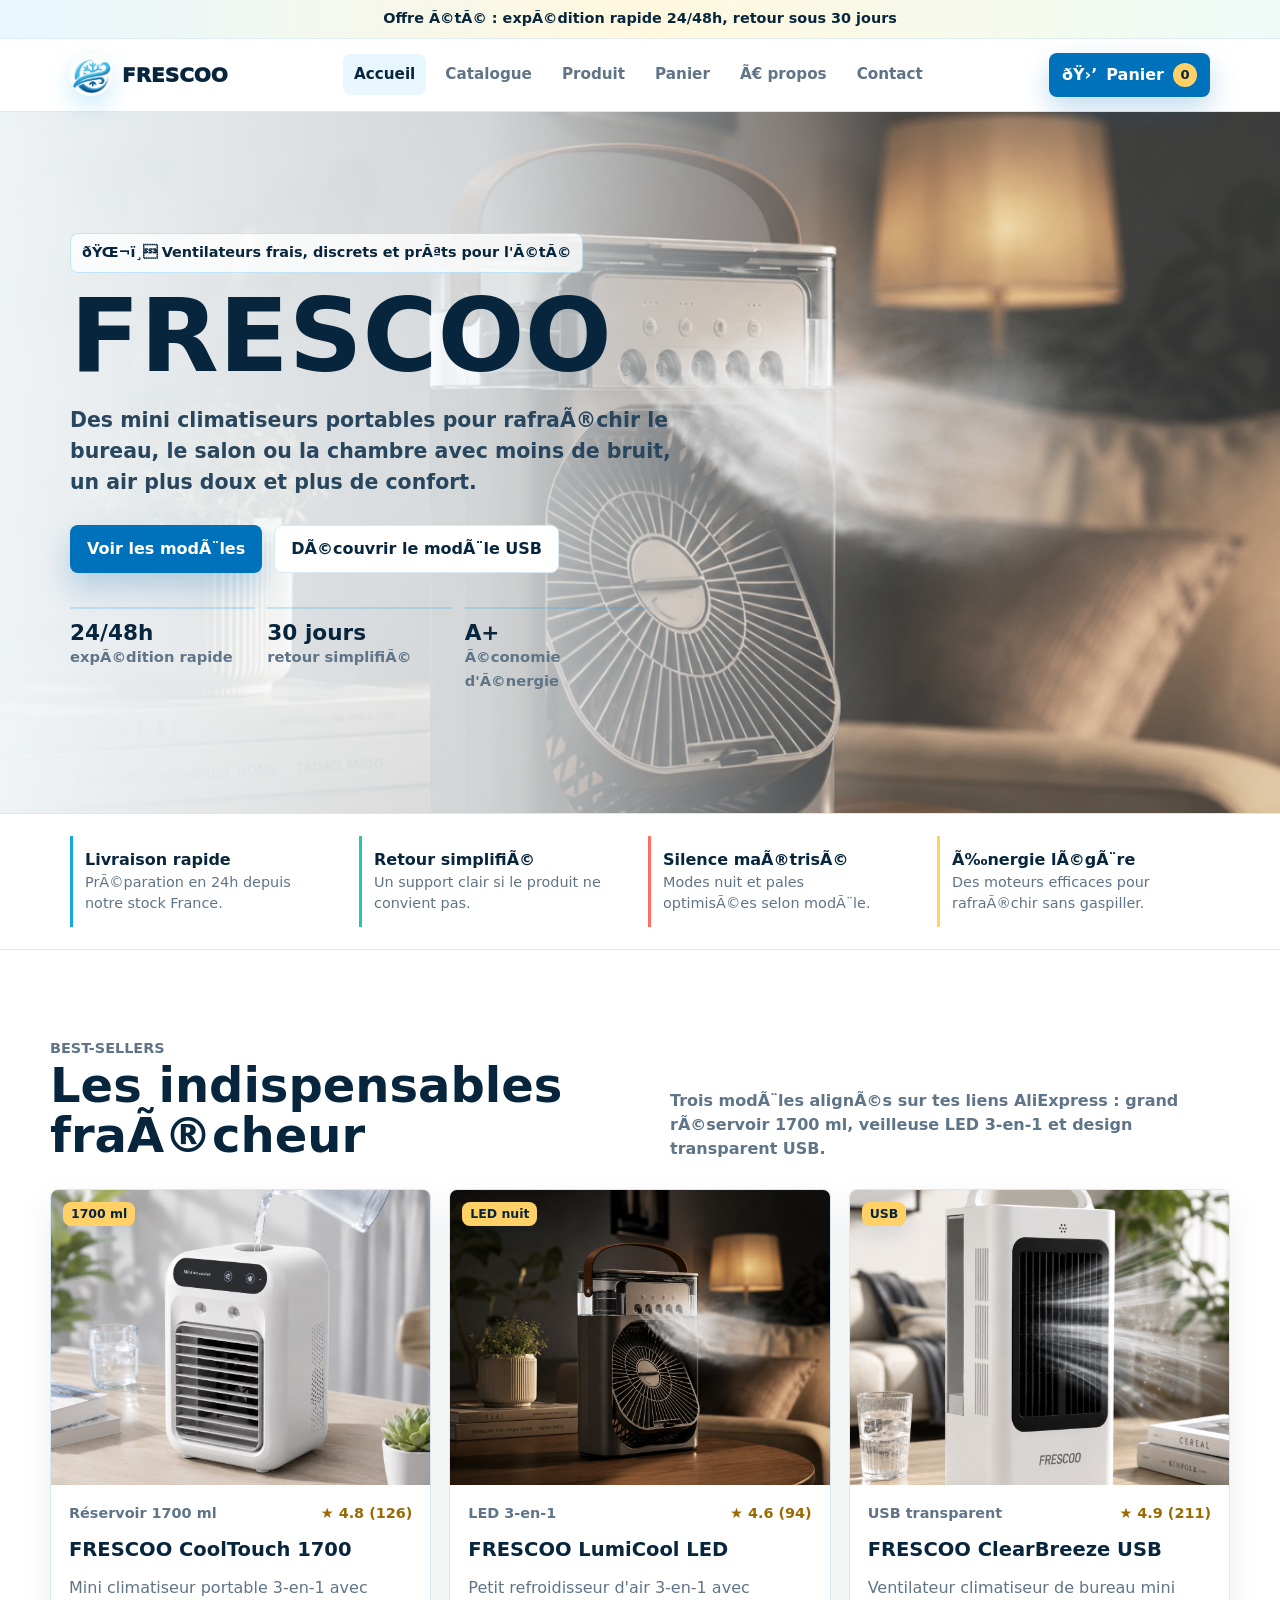
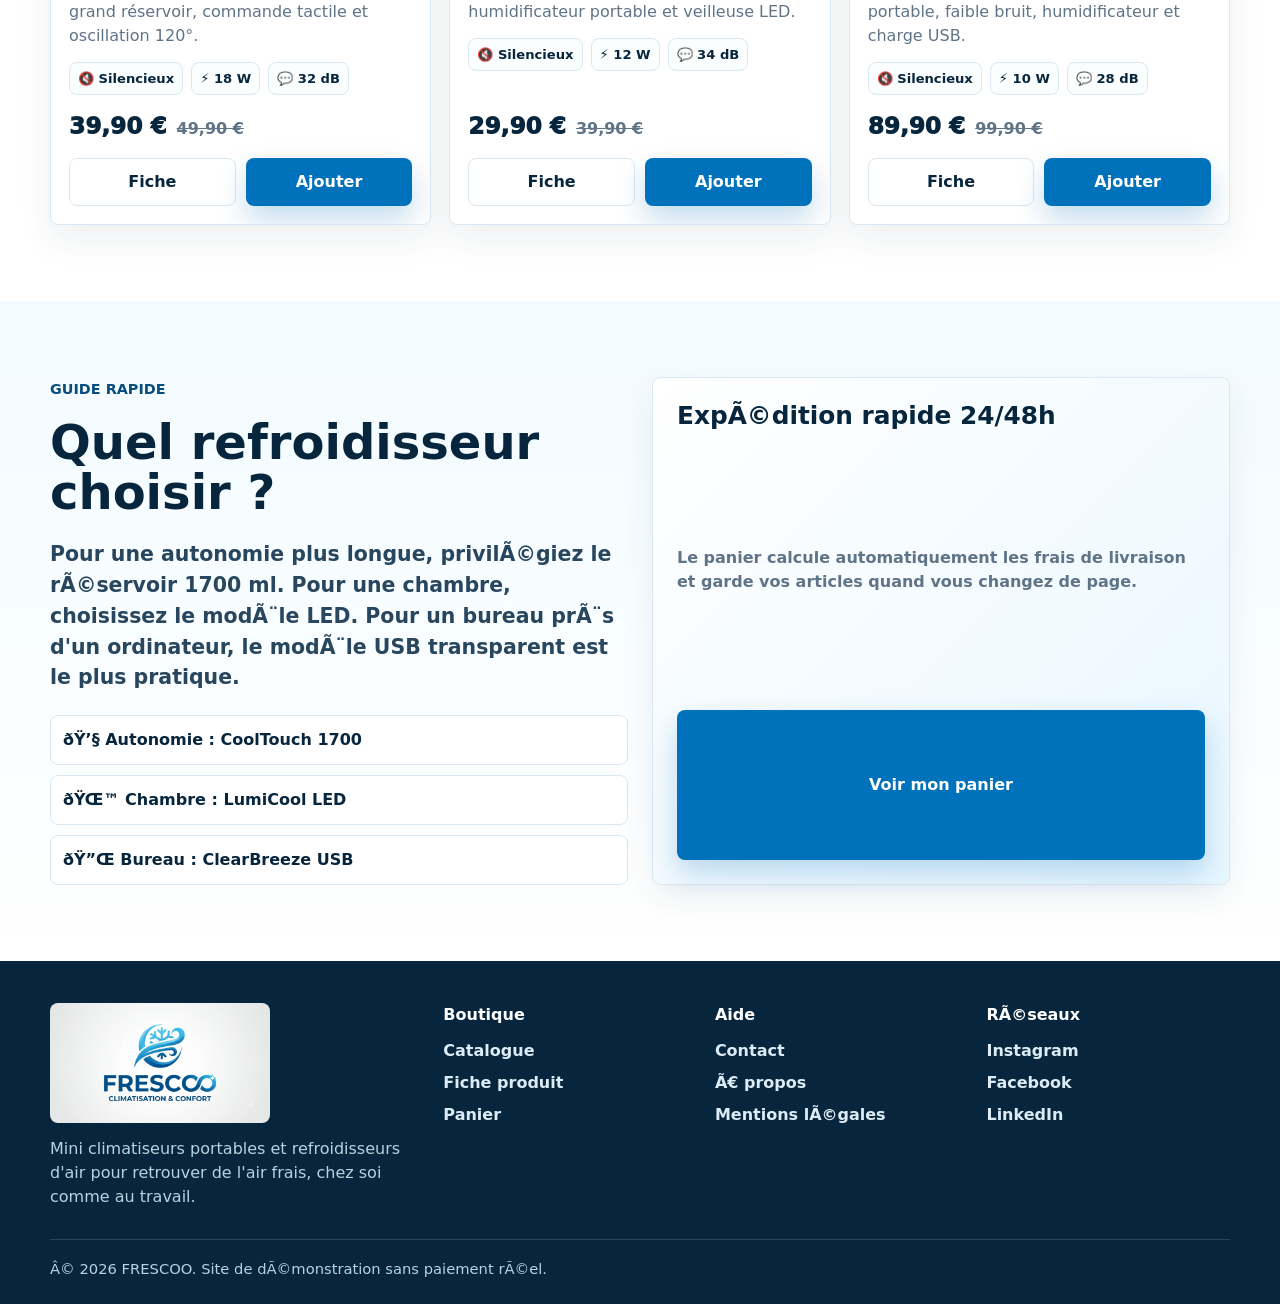
==== index.html @ 740c8b7a "version 3" ====
﻿<!DOCTYPE html>
<html lang="fr">
<head>
  <meta charset="UTF-8" />
  <meta name="viewport" content="width=device-width, initial-scale=1.0" />
  <meta name="description" content="FRESCOO vend des mini climatiseurs portables, refroidisseurs d'air et humidificateurs pour la maison et le bureau." />
  <title>FRESCOO - Accueil</title>
  <link rel="stylesheet" href="css/style.css" />
  <script src="js/data.js" defer></script>
  <script src="js/app.js" defer></script>
</head>
<body data-page="accueil">
  <a class="skip-link" href="#contenu">Aller au contenu</a>

  <header class="site-header">
    <div class="announcement">Offre Ã©tÃ© : expÃ©dition rapide 24/48h, retour sous 30 jours</div>
    <nav class="navbar" aria-label="Navigation principale">
      <a class="brand" href="index.html" aria-label="Accueil FRESCOO">
        <img class="brand-logo" src="assets/logo-sans-texte.png" alt="" aria-hidden="true" />
        <span>FRESCOO</span>
      </a>
      <div class="nav-links">
        <a class="nav-link" data-page="accueil" href="index.html">Accueil</a>
        <a class="nav-link" data-page="catalogue" href="catalogue.html">Catalogue</a>
        <a class="nav-link" data-page="produit" href="produit.html">Produit</a>
        <a class="nav-link" data-page="panier" href="panier.html">Panier</a>
        <a class="nav-link" data-page="apropos" href="apropos.html">Ã€ propos</a>
        <a class="nav-link" data-page="contact" href="contact.html">Contact</a>
      </div>
      <a class="cart-button" href="panier.html" aria-label="Voir le panier">
        <span aria-hidden="true">ðŸ›’</span>
        <span>Panier</span>
        <span class="cart-count">0</span>
      </a>
    </nav>
  </header>

  <main id="contenu">
    <section class="hero">
      <div class="hero-content">
        <div class="hero-copy">
          <p class="eyebrow">ðŸŒ¬ï¸ Ventilateurs frais, discrets et prÃªts pour l'Ã©tÃ©</p>
          <h1>FRESCOO</h1>
          <p class="hero-subtitle">Des mini climatiseurs portables pour rafraÃ®chir le bureau, le salon ou la chambre avec moins de bruit, un air plus doux et plus de confort.</p>
          <div class="hero-actions">
            <a class="btn btn-primary" href="catalogue.html">Voir les modÃ¨les</a>
            <a class="btn btn-secondary" href="produit.html?id=clearbreeze-usb">DÃ©couvrir le modÃ¨le USB</a>
          </div>
          <div class="hero-metrics" aria-label="Avantages principaux">
            <div>
              <strong>24/48h</strong>
              <span>expÃ©dition rapide</span>
            </div>
            <div>
              <strong>30 jours</strong>
              <span>retour simplifiÃ©</span>
            </div>
            <div>
              <strong>A+</strong>
              <span>Ã©conomie d'Ã©nergie</span>
            </div>
          </div>
        </div>
      </div>
    </section>

    <section class="benefits" aria-label="Arguments de vente">
      <div class="benefits-grid">
        <article class="benefit">
          <div>
            <strong>Livraison rapide</strong>
            <span>PrÃ©paration en 24h depuis notre stock France.</span>
          </div>
        </article>
        <article class="benefit">
          <div>
            <strong>Retour simplifiÃ©</strong>
            <span>Un support clair si le produit ne convient pas.</span>
          </div>
        </article>
        <article class="benefit">
          <div>
            <strong>Silence maÃ®trisÃ©</strong>
            <span>Modes nuit et pales optimisÃ©es selon modÃ¨le.</span>
          </div>
        </article>
        <article class="benefit">
          <div>
            <strong>Ã‰nergie lÃ©gÃ¨re</strong>
            <span>Des moteurs efficaces pour rafraÃ®chir sans gaspiller.</span>
          </div>
        </article>
      </div>
    </section>

    <section class="section">
      <div class="section-inner">
        <div class="section-heading">
          <div>
            <p class="section-kicker">Best-sellers</p>
            <h2>Les indispensables fraÃ®cheur</h2>
          </div>
          <p>Trois modÃ¨les alignÃ©s sur tes liens AliExpress : grand rÃ©servoir 1700 ml, veilleuse LED 3-en-1 et design transparent USB.</p>
        </div>
        <div class="product-grid" id="bestSellerGrid" aria-live="polite"></div>
      </div>
    </section>

    <section class="section section-tint">
      <div class="section-inner split-panel">
        <div>
          <p class="section-kicker">Guide rapide</p>
          <h2>Quel refroidisseur choisir ?</h2>
          <p class="lead">Pour une autonomie plus longue, privilÃ©giez le rÃ©servoir 1700 ml. Pour une chambre, choisissez le modÃ¨le LED. Pour un bureau prÃ¨s d'un ordinateur, le modÃ¨le USB transparent est le plus pratique.</p>
          <div class="quick-list">
            <span>ðŸ’§ Autonomie : CoolTouch 1700</span>
            <span>ðŸŒ™ Chambre : LumiCool LED</span>
            <span>ðŸ”Œ Bureau : ClearBreeze USB</span>
          </div>
        </div>
        <div class="promo-panel">
          <strong>ExpÃ©dition rapide 24/48h</strong>
          <span>Le panier calcule automatiquement les frais de livraison et garde vos articles quand vous changez de page.</span>
          <a class="btn btn-primary" href="panier.html">Voir mon panier</a>
        </div>
      </div>
    </section>
  </main>

  <footer class="site-footer">
    <div class="footer-inner">
      <div>
        <img class="footer-logo" src="assets/logo.png" alt="FRESCOO Climatisation & Confort" />
        <p>Mini climatiseurs portables et refroidisseurs d'air pour retrouver de l'air frais, chez soi comme au travail.</p>
      </div>
      <div>
        <h4>Boutique</h4>
        <a href="catalogue.html">Catalogue</a>
        <a href="produit.html">Fiche produit</a>
        <a href="panier.html">Panier</a>
      </div>
      <div>
        <h4>Aide</h4>
        <a href="contact.html">Contact</a>
        <a href="apropos.html">Ã€ propos</a>
        <a href="apropos.html#mentions">Mentions lÃ©gales</a>
      </div>
      <div>
        <h4>RÃ©seaux</h4>
        <a href="https://www.instagram.com/" target="_blank" rel="noreferrer">Instagram</a>
        <a href="https://www.facebook.com/" target="_blank" rel="noreferrer">Facebook</a>
        <a href="https://www.linkedin.com/" target="_blank" rel="noreferrer">LinkedIn</a>
      </div>
    </div>
    <p class="footer-bottom">Â© 2026 FRESCOO. Site de dÃ©monstration sans paiement rÃ©el.</p>
  </footer>

  <div class="toast" id="toast" role="status" aria-live="polite"></div>
</body>
</html>
---- css/style.css ----
:root {
  --blue-950: #07263d;
  --blue-800: #074e7d;
  --blue-650: #0072bc;
  --blue-500: #13a7e6;
  --blue-100: #e8f7ff;
  --mint: #24c7a9;
  --coral: #ff6f61;
  --sun: #ffd166;
  --ink: #183247;
  --muted: #607488;
  --line: #d9e8f2;
  --soft: #f5fbff;
  --white: #ffffff;
  --radius: 8px;
  --shadow: 0 18px 45px rgba(7, 50, 79, 0.14);
  --max: 1180px;
}

* {
  box-sizing: border-box;
}

html {
  scroll-behavior: smooth;
}

body {
  margin: 0;
  color: var(--ink);
  background: var(--soft);
  font-family: Inter, ui-sans-serif, system-ui, -apple-system, BlinkMacSystemFont, "Segoe UI", sans-serif;
  line-height: 1.5;
}

img {
  display: block;
  max-width: 100%;
}

a {
  color: inherit;
  text-decoration: none;
}

button,
input,
select,
textarea {
  font: inherit;
}

button {
  cursor: pointer;
}

.skip-link {
  position: fixed;
  top: 10px;
  left: 10px;
  z-index: 1000;
  transform: translateY(-140%);
  padding: 10px 14px;
  border-radius: var(--radius);
  color: var(--white);
  background: var(--blue-950);
  transition: transform 0.2s ease;
}

.skip-link:focus {
  transform: translateY(0);
}

.sr-only {
  position: absolute;
  width: 1px;
  height: 1px;
  padding: 0;
  margin: -1px;
  overflow: hidden;
  clip: rect(0, 0, 0, 0);
  white-space: nowrap;
  border: 0;
}

.site-header {
  position: sticky;
  top: 0;
  z-index: 50;
  background: rgba(255, 255, 255, 0.96);
  border-bottom: 1px solid rgba(217, 232, 242, 0.9);
  backdrop-filter: blur(18px);
}

.announcement {
  color: var(--blue-950);
  background: linear-gradient(90deg, var(--blue-100), #fff8de, #eefbf8);
  border-bottom: 1px solid rgba(217, 232, 242, 0.7);
  font-size: 0.9rem;
  font-weight: 800;
  text-align: center;
  padding: 8px 18px;
}

.navbar {
  width: min(100%, var(--max));
  margin: 0 auto;
  padding: 14px 20px;
  display: flex;
  align-items: center;
  justify-content: space-between;
  gap: 18px;
}

.brand {
  display: inline-flex;
  align-items: center;
  gap: 10px;
  min-width: max-content;
  color: var(--blue-950);
  font-weight: 950;
}

.brand-logo {
  width: 42px;
  height: 42px;
  object-fit: contain;
  border-radius: 50%;
  background: var(--white);
  box-shadow: 0 10px 24px rgba(19, 167, 230, 0.22);
}

.brand span:last-child {
  font-size: 1.25rem;
}

.nav-links {
  display: flex;
  justify-content: center;
  gap: 8px;
  flex: 1;
}

.nav-link {
  padding: 9px 11px;
  border-radius: var(--radius);
  color: var(--muted);
  font-size: 0.95rem;
  font-weight: 780;
  transition: color 0.2s ease, background 0.2s ease;
}

.nav-link:hover,
.nav-link:focus-visible,
.nav-link.is-active {
  color: var(--blue-950);
  background: var(--blue-100);
  outline: none;
}

.cart-button {
  display: inline-flex;
  align-items: center;
  gap: 9px;
  min-width: max-content;
  border: 0;
  border-radius: var(--radius);
  padding: 10px 13px;
  color: var(--white);
  background: var(--blue-650);
  font-weight: 850;
  box-shadow: 0 12px 28px rgba(0, 110, 184, 0.24);
}

.cart-count {
  display: inline-grid;
  min-width: 24px;
  height: 24px;
  padding: 0 6px;
  place-items: center;
  border-radius: 999px;
  color: var(--blue-950);
  background: var(--sun);
  font-size: 0.82rem;
}

.hero {
  min-height: 78svh;
  display: flex;
  align-items: center;
  position: relative;
  background-image:
    linear-gradient(90deg, rgba(247, 252, 255, 0.96) 0%, rgba(247, 252, 255, 0.82) 38%, rgba(247, 252, 255, 0.2) 70%),
    url("../assets/frescoo-hero.png");
  background-position: center;
  background-size: cover;
  border-bottom: 1px solid var(--line);
  overflow: hidden;
}

.hero-content,
.section-inner {
  width: min(100%, var(--max));
  margin: 0 auto;
}

.hero-content {
  padding: 72px 20px 58px;
}

.hero-copy {
  max-width: 610px;
}

.eyebrow,
.section-kicker {
  display: inline-flex;
  align-items: center;
  gap: 8px;
  margin: 0 0 16px;
  color: var(--blue-800);
  font-size: 0.9rem;
  font-weight: 900;
  text-transform: uppercase;
}

.eyebrow {
  padding: 8px 11px;
  border: 1px solid rgba(19, 167, 230, 0.25);
  border-radius: var(--radius);
  color: var(--blue-950);
  background: rgba(255, 255, 255, 0.78);
  text-transform: none;
}

.hero h1,
.page-hero h1 {
  margin: 0;
  color: var(--blue-950);
  font-size: clamp(3.3rem, 8vw, 7rem);
  line-height: 0.92;
  letter-spacing: 0;
}

.hero-subtitle,
.page-hero p,
.lead {
  max-width: 640px;
  margin: 22px 0 0;
  color: #28475f;
  font-size: clamp(1.05rem, 2vw, 1.28rem);
  font-weight: 620;
}

.hero-actions {
  display: flex;
  flex-wrap: wrap;
  gap: 12px;
  margin-top: 28px;
}

.btn {
  display: inline-flex;
  align-items: center;
  justify-content: center;
  gap: 9px;
  min-height: 44px;
  border-radius: var(--radius);
  border: 1px solid transparent;
  padding: 11px 16px;
  font-weight: 850;
  transition: transform 0.2s ease, box-shadow 0.2s ease, background 0.2s ease;
}

.btn:hover {
  transform: translateY(-1px);
}

.btn:focus-visible {
  outline: 3px solid rgba(19, 167, 230, 0.35);
  outline-offset: 2px;
}

.btn-primary {
  color: var(--white);
  background: var(--blue-650);
  box-shadow: 0 14px 30px rgba(0, 110, 184, 0.24);
}

.btn-secondary {
  color: var(--blue-950);
  background: var(--white);
  border-color: var(--line);
}

.btn-accent {
  color: var(--blue-950);
  background: var(--sun);
}

.hero-metrics {
  display: grid;
  grid-template-columns: repeat(3, minmax(0, 1fr));
  gap: 12px;
  max-width: 580px;
  margin-top: 34px;
}

.hero-metrics div {
  padding: 12px 0;
  border-top: 2px solid rgba(19, 167, 230, 0.22);
}

.hero-metrics strong {
  display: block;
  color: var(--blue-950);
  font-size: 1.35rem;
  line-height: 1.1;
}

.hero-metrics span {
  color: var(--muted);
  font-size: 0.92rem;
  font-weight: 720;
}

.benefits {
  background: var(--white);
  border-bottom: 1px solid var(--line);
}

.benefits-grid {
  width: min(100%, var(--max));
  margin: 0 auto;
  padding: 22px 20px;
  display: grid;
  grid-template-columns: repeat(4, minmax(0, 1fr));
  gap: 16px;
}

.benefit {
  display: grid;
  grid-template-columns: auto 1fr;
  align-items: start;
  gap: 12px;
  padding: 12px;
  border-left: 3px solid var(--blue-500);
}

.benefit:nth-child(2) {
  border-left-color: var(--mint);
}

.benefit:nth-child(3) {
  border-left-color: var(--coral);
}

.benefit:nth-child(4) {
  border-left-color: var(--sun);
}

.benefit-icon {
  width: 38px;
  height: 38px;
  display: grid;
  place-items: center;
  border-radius: 50%;
  background: var(--blue-100);
  font-size: 1.2rem;
}

.benefit strong {
  display: block;
  color: var(--blue-950);
}

.benefit span {
  display: block;
  color: var(--muted);
  font-size: 0.9rem;
}

.section {
  padding: 76px 20px;
  background: var(--white);
}

.section-tint {
  background: linear-gradient(180deg, #f2fbff, #ffffff);
}

.page-hero {
  padding: 82px 20px;
  color: var(--blue-950);
  background:
    linear-gradient(90deg, rgba(245, 251, 255, 0.98), rgba(245, 251, 255, 0.78)),
    url("../assets/frescoo-hero.png") center / cover;
  border-bottom: 1px solid var(--line);
}

.page-hero-small {
  padding-block: 58px;
}

.page-hero-small h1 {
  font-size: clamp(2.4rem, 5vw, 4.8rem);
}

.section-heading {
  display: flex;
  align-items: end;
  justify-content: space-between;
  gap: 22px;
  margin-bottom: 28px;
}

.section-heading h2,
.split-panel h2,
.info-card h2,
.contact-card h2,
.contact-aside h2,
.legal-block h2 {
  margin: 0;
  color: var(--blue-950);
  font-size: clamp(1.8rem, 4vw, 3rem);
  line-height: 1.05;
  letter-spacing: 0;
}

.section-heading p {
  max-width: 560px;
  margin: 12px 0 0;
  color: var(--muted);
  font-weight: 620;
}

.product-grid {
  display: grid;
  grid-template-columns: repeat(3, minmax(0, 1fr));
  gap: 18px;
}

.product-card {
  display: flex;
  flex-direction: column;
  min-width: 0;
  overflow: hidden;
  border: 1px solid var(--line);
  border-radius: var(--radius);
  background: var(--white);
  box-shadow: 0 14px 34px rgba(7, 50, 79, 0.08);
  transition: transform 0.2s ease, box-shadow 0.2s ease;
}

.product-card:hover {
  transform: translateY(-3px);
  box-shadow: var(--shadow);
}

.product-media {
  position: relative;
  aspect-ratio: 1 / 0.78;
  overflow: hidden;
  background: var(--blue-100);
}

.product-media img {
  width: 100%;
  height: 100%;
  object-fit: cover;
}

.badge {
  display: inline-flex;
  align-items: center;
  gap: 6px;
  border-radius: var(--radius);
  padding: 6px 8px;
  color: var(--blue-950);
  background: var(--sun);
  font-size: 0.78rem;
  font-weight: 900;
  line-height: 1;
}

.badge-floating {
  position: absolute;
  top: 12px;
  left: 12px;
  box-shadow: 0 8px 22px rgba(7, 50, 79, 0.12);
}

.product-body {
  flex: 1;
  display: flex;
  flex-direction: column;
  gap: 14px;
  padding: 18px;
}

.product-meta {
  display: flex;
  align-items: center;
  justify-content: space-between;
  gap: 10px;
  color: var(--muted);
  font-size: 0.9rem;
  font-weight: 740;
}

.rating {
  color: #9a6a00;
  white-space: nowrap;
}

.product-card h3 {
  margin: 0;
  color: var(--blue-950);
  font-size: 1.22rem;
  line-height: 1.15;
}

.product-card p {
  margin: 0;
  color: var(--muted);
}

.feature-tags {
  display: flex;
  flex-wrap: wrap;
  gap: 8px;
}

.feature-tag {
  display: inline-flex;
  align-items: center;
  gap: 5px;
  border: 1px solid var(--line);
  border-radius: var(--radius);
  padding: 6px 8px;
  color: var(--blue-950);
  background: #fbfeff;
  font-size: 0.82rem;
  font-weight: 800;
}

.price-line {
  display: flex;
  align-items: baseline;
  gap: 10px;
  margin-top: auto;
}

.price {
  color: var(--blue-950);
  font-size: 1.45rem;
  font-weight: 950;
}

.old-price {
  color: var(--muted);
  text-decoration: line-through;
  font-weight: 700;
}

.product-actions {
  display: grid;
  grid-template-columns: 1fr 1fr;
  gap: 10px;
}

.catalog-layout {
  display: grid;
  grid-template-columns: 285px 1fr;
  align-items: start;
  gap: 24px;
}

.filters {
  position: sticky;
  top: 106px;
  border: 1px solid var(--line);
  border-radius: var(--radius);
  padding: 18px;
  background: var(--white);
  box-shadow: 0 14px 34px rgba(7, 50, 79, 0.07);
}

.filters h2 {
  margin: 0 0 16px;
  color: var(--blue-950);
  font-size: 1.15rem;
}

.filter-group {
  display: grid;
  gap: 10px;
  padding: 16px 0;
  border-top: 1px solid var(--line);
}

.filter-group:first-of-type {
  border-top: 0;
  padding-top: 0;
}

.filter-group label,
.check-row {
  display: flex;
  align-items: center;
  justify-content: space-between;
  gap: 12px;
  color: var(--ink);
  font-weight: 750;
}

.filter-group small {
  display: block;
  color: var(--muted);
  font-weight: 650;
}

.check-row {
  justify-content: flex-start;
  padding: 9px 10px;
  border: 1px solid var(--line);
  border-radius: var(--radius);
  background: #fbfeff;
}

.check-row input {
  width: 18px;
  height: 18px;
  accent-color: var(--blue-650);
}

input[type="range"] {
  width: 100%;
  accent-color: var(--blue-650);
}

.catalog-main {
  min-width: 0;
}

.catalog-toolbar {
  display: flex;
  align-items: center;
  justify-content: space-between;
  gap: 14px;
  margin-bottom: 16px;
  padding: 12px 14px;
  border: 1px solid var(--line);
  border-radius: var(--radius);
  background: rgba(255, 255, 255, 0.82);
}

.catalog-toolbar p {
  margin: 0;
  color: var(--muted);
  font-weight: 800;
}

.select,
.field input,
.field select,
.field textarea {
  width: 100%;
  border: 1px solid var(--line);
  border-radius: var(--radius);
  padding: 12px;
  color: var(--ink);
  background: #fbfeff;
}

.select {
  min-height: 42px;
  min-width: 220px;
  color: var(--blue-950);
  background: var(--white);
  font-weight: 760;
}

.empty-state {
  display: none;
  border: 1px dashed #a8cde3;
  border-radius: var(--radius);
  padding: 28px;
  color: var(--muted);
  background: #fbfeff;
  text-align: center;
  font-weight: 750;
}

.empty-state.is-visible {
  display: block;
}

.detail-shell {
  display: grid;
  grid-template-columns: minmax(280px, 0.9fr) minmax(0, 1.1fr);
  gap: 28px;
  border: 1px solid var(--line);
  border-radius: var(--radius);
  padding: 22px;
  background: linear-gradient(135deg, #ffffff, #f7fcff);
  box-shadow: var(--shadow);
}

.detail-gallery {
  display: grid;
  gap: 12px;
  align-self: stretch;
}

.detail-image {
  overflow: hidden;
  min-height: 420px;
  border-radius: var(--radius);
  background: var(--blue-100);
}

.detail-image img {
  width: 100%;
  height: 100%;
  object-fit: cover;
}

.thumbnail-row {
  display: grid;
  grid-template-columns: repeat(3, minmax(0, 1fr));
  gap: 10px;
}

.thumb-link {
  min-width: 0;
  border: 1px solid var(--line);
  border-radius: var(--radius);
  padding: 5px;
  color: var(--blue-950);
  background: var(--white);
  font-weight: 800;
}

.thumb-link.is-active {
  border-color: var(--blue-500);
  box-shadow: 0 0 0 3px rgba(19, 167, 230, 0.16);
}

.thumb-link img {
  width: 100%;
  height: 74px;
  object-fit: cover;
  border-radius: 6px;
  background: var(--blue-100);
}

.thumb-link span {
  display: block;
  overflow: hidden;
  padding: 6px 2px 2px;
  font-size: 0.75rem;
  line-height: 1.2;
  text-overflow: ellipsis;
  white-space: nowrap;
}

.detail-content h2 {
  margin: 0;
  color: var(--blue-950);
  font-size: clamp(1.85rem, 3.5vw, 3rem);
  line-height: 1.05;
}

.detail-description {
  margin: 14px 0 0;
  color: var(--muted);
  font-size: 1.03rem;
  font-weight: 620;
}

.detail-topline {
  display: flex;
  flex-wrap: wrap;
  gap: 10px;
  margin-bottom: 13px;
}

.spec-grid {
  display: grid;
  grid-template-columns: repeat(2, minmax(0, 1fr));
  gap: 10px;
  margin: 20px 0;
}

.spec {
  border: 1px solid var(--line);
  border-radius: var(--radius);
  padding: 11px;
  background: var(--white);
}

.spec span {
  display: block;
  color: var(--muted);
  font-size: 0.82rem;
  font-weight: 780;
}

.spec strong {
  color: var(--blue-950);
}

.reviews {
  display: grid;
  gap: 10px;
  margin-top: 18px;
}

.review {
  border-left: 3px solid var(--mint);
  padding: 8px 0 8px 12px;
}

.review p {
  margin: 4px 0 0;
  color: var(--muted);
}

.detail-actions {
  display: flex;
  flex-wrap: wrap;
  align-items: center;
  gap: 12px;
  margin-top: 20px;
}

.cart-layout {
  display: grid;
  grid-template-columns: minmax(0, 1fr) 340px;
  gap: 24px;
  align-items: start;
}

.cart-list,
.cart-summary,
.info-card,
.contact-card,
.contact-aside,
.promo-panel,
.legal-block {
  border: 1px solid var(--line);
  border-radius: var(--radius);
  background: var(--white);
  box-shadow: 0 14px 34px rgba(7, 50, 79, 0.07);
}

.cart-list {
  overflow: hidden;
}

.cart-empty {
  padding: 28px;
  color: var(--muted);
  text-align: center;
  font-weight: 760;
}

.cart-row {
  display: grid;
  grid-template-columns: 86px minmax(0, 1fr) auto;
  gap: 14px;
  align-items: center;
  padding: 16px;
  border-top: 1px solid var(--line);
}

.cart-row:first-child {
  border-top: 0;
}

.cart-row img {
  width: 86px;
  height: 76px;
  object-fit: cover;
  border-radius: var(--radius);
  background: var(--blue-100);
}

.cart-row h3 {
  margin: 0;
  color: var(--blue-950);
  font-size: 1.02rem;
}

.cart-row p {
  margin: 4px 0 0;
  color: var(--muted);
  font-size: 0.9rem;
}

.qty-controls {
  display: inline-flex;
  align-items: center;
  border: 1px solid var(--line);
  border-radius: var(--radius);
  overflow: hidden;
  background: #fbfeff;
}

.qty-controls button {
  width: 36px;
  height: 36px;
  border: 0;
  color: var(--blue-950);
  background: transparent;
  font-size: 1.05rem;
  font-weight: 900;
}

.qty-controls span {
  min-width: 34px;
  text-align: center;
  color: var(--blue-950);
  font-weight: 900;
}

.cart-row-actions {
  display: grid;
  justify-items: end;
  gap: 9px;
  min-width: 148px;
}

.remove-btn {
  border: 0;
  color: var(--coral);
  background: transparent;
  font-weight: 850;
}

.cart-summary {
  position: sticky;
  top: 106px;
  padding: 20px;
}

.cart-summary h2 {
  margin: 0 0 16px;
  color: var(--blue-950);
  font-size: 1.3rem;
}

.summary-line {
  display: flex;
  justify-content: space-between;
  gap: 12px;
  padding: 10px 0;
  border-top: 1px solid var(--line);
  color: var(--muted);
  font-weight: 760;
}

.summary-line:first-of-type {
  border-top: 0;
}

.summary-total {
  color: var(--blue-950);
  font-size: 1.2rem;
  font-weight: 950;
}

.delivery-note {
  margin: 12px 0 16px;
  color: var(--blue-950);
  background: var(--blue-100);
  border-radius: var(--radius);
  padding: 10px 12px;
  font-weight: 800;
}

.cart-summary .btn {
  width: 100%;
  margin-top: 10px;
}

.split-panel,
.info-grid,
.contact-layout {
  display: grid;
  grid-template-columns: 1fr 1fr;
  gap: 24px;
  align-items: start;
}

.quick-list {
  display: grid;
  gap: 10px;
  margin-top: 22px;
}

.quick-list span,
.contact-info {
  display: block;
  border: 1px solid var(--line);
  border-radius: var(--radius);
  padding: 12px;
  color: var(--blue-950);
  background: var(--white);
  font-weight: 800;
}

.promo-panel,
.info-card,
.contact-card,
.contact-aside,
.legal-block {
  padding: 24px;
}

.promo-panel {
  display: grid;
  gap: 14px;
  align-self: stretch;
  color: var(--blue-950);
  background: linear-gradient(135deg, var(--white), var(--blue-100));
}

.promo-panel strong {
  font-size: 1.55rem;
  line-height: 1.1;
}

.promo-panel span,
.info-card p,
.legal-block p,
.contact-aside span {
  color: var(--muted);
  font-weight: 620;
}

.contact-form {
  display: grid;
  gap: 12px;
  margin-top: 18px;
}

.field {
  display: grid;
  gap: 6px;
}

.field label {
  color: var(--blue-950);
  font-weight: 800;
}

.field textarea {
  min-height: 124px;
  resize: vertical;
}

.form-message {
  min-height: 22px;
  margin: 0;
  color: var(--blue-650);
  font-weight: 820;
}

.contact-info {
  display: grid;
  gap: 5px;
  margin-top: 12px;
}

.site-footer {
  color: #dcecf6;
  background: var(--blue-950);
  padding: 42px 20px 24px;
}

.footer-inner {
  width: min(100%, var(--max));
  margin: 0 auto;
  display: grid;
  grid-template-columns: 1.2fr 0.8fr 0.8fr 0.8fr;
  gap: 28px;
}

.footer-inner h3,
.footer-inner h4 {
  margin: 0 0 12px;
  color: var(--white);
}

.footer-logo {
  width: min(220px, 100%);
  height: auto;
  margin: 0 0 14px;
  border-radius: var(--radius);
  background: var(--white);
}

.footer-inner p {
  margin: 0;
  color: #b9d2e1;
}

.footer-inner a {
  display: block;
  margin-top: 8px;
  color: #dcecf6;
  font-weight: 700;
}

.footer-bottom {
  width: min(100%, var(--max));
  margin: 30px auto 0;
  padding-top: 18px;
  border-top: 1px solid rgba(255, 255, 255, 0.14);
  color: #b9d2e1;
  font-size: 0.92rem;
}

.toast {
  position: fixed;
  right: 18px;
  bottom: 18px;
  z-index: 80;
  width: min(360px, calc(100vw - 36px));
  transform: translateY(22px);
  opacity: 0;
  pointer-events: none;
  border-radius: var(--radius);
  padding: 13px 15px;
  color: var(--white);
  background: var(--blue-950);
  box-shadow: var(--shadow);
  font-weight: 800;
  transition: opacity 0.2s ease, transform 0.2s ease;
}

.toast.is-visible {
  transform: translateY(0);
  opacity: 1;
}

@media (max-width: 980px) {
  .navbar {
    flex-wrap: wrap;
  }

  .nav-links {
    order: 3;
    width: 100%;
    justify-content: flex-start;
    overflow-x: auto;
    padding-bottom: 2px;
  }

  .hero {
    min-height: 74svh;
    background-image:
      linear-gradient(90deg, rgba(247, 252, 255, 0.98), rgba(247, 252, 255, 0.74)),
      url("../assets/frescoo-hero.png");
    background-position: center right;
  }

  .benefits-grid,
  .product-grid,
  .info-grid,
  .footer-inner {
    grid-template-columns: repeat(2, minmax(0, 1fr));
  }

  .catalog-layout,
  .cart-layout,
  .detail-shell,
  .split-panel,
  .contact-layout {
    grid-template-columns: 1fr;
  }

  .filters,
  .cart-summary {
    position: static;
  }

  .detail-image {
    min-height: 340px;
  }
}

@media (max-width: 640px) {
  .announcement {
    font-size: 0.82rem;
  }

  .navbar {
    padding-inline: 14px;
  }

  .cart-button {
    padding: 9px 10px;
  }

  .hero {
    min-height: auto;
  }

  .hero-content {
    padding: 58px 16px 48px;
  }

  .hero-actions,
  .detail-actions {
    flex-direction: column;
    align-items: stretch;
  }

  .hero-metrics,
  .benefits-grid,
  .product-grid,
  .spec-grid,
  .footer-inner,
  .info-grid,
  .thumbnail-row {
    grid-template-columns: 1fr;
  }

  .section,
  .page-hero {
    padding: 58px 16px;
  }

  .section-heading,
  .catalog-toolbar {
    align-items: stretch;
    flex-direction: column;
  }

  .product-actions {
    grid-template-columns: 1fr;
  }

  .cart-row {
    grid-template-columns: 72px 1fr;
  }

  .cart-row img {
    width: 72px;
    height: 68px;
  }

  .cart-row-actions {
    grid-column: 1 / -1;
    display: flex;
    justify-content: space-between;
    align-items: center;
    min-width: 0;
  }
}
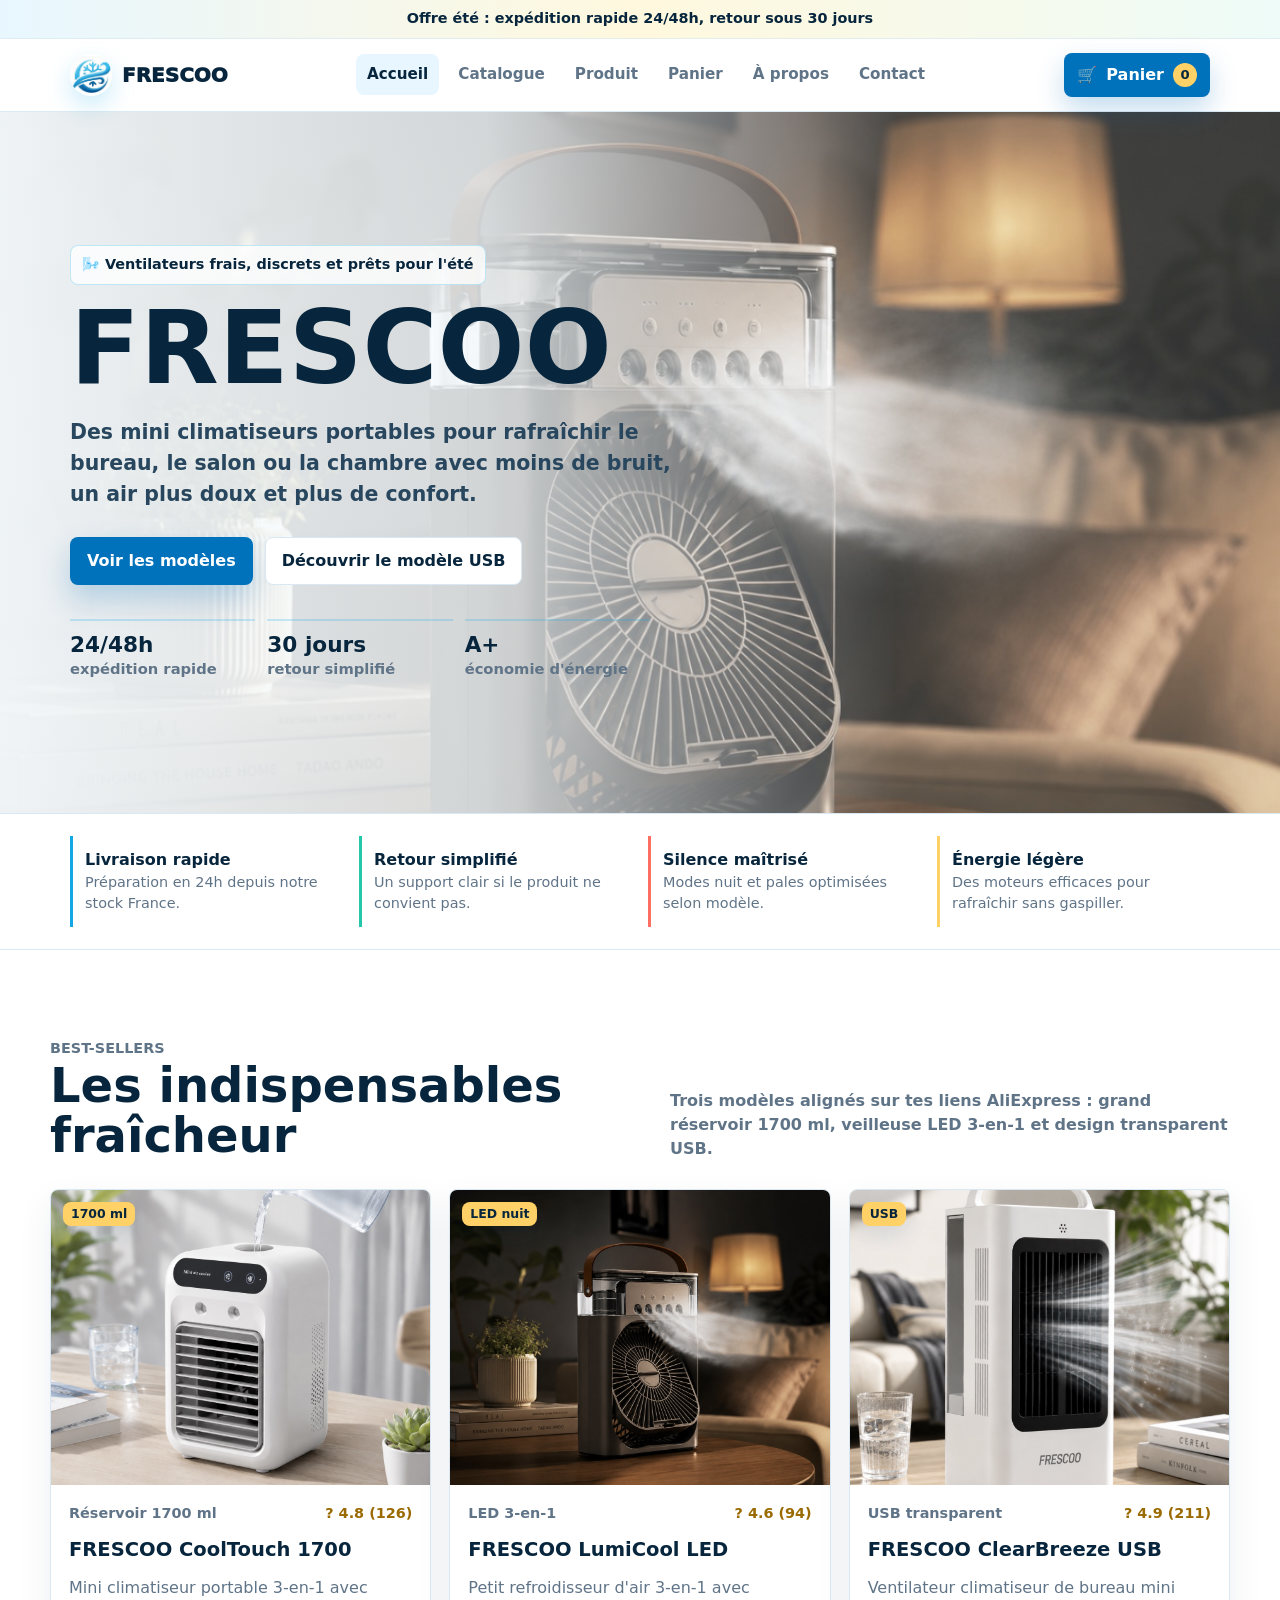
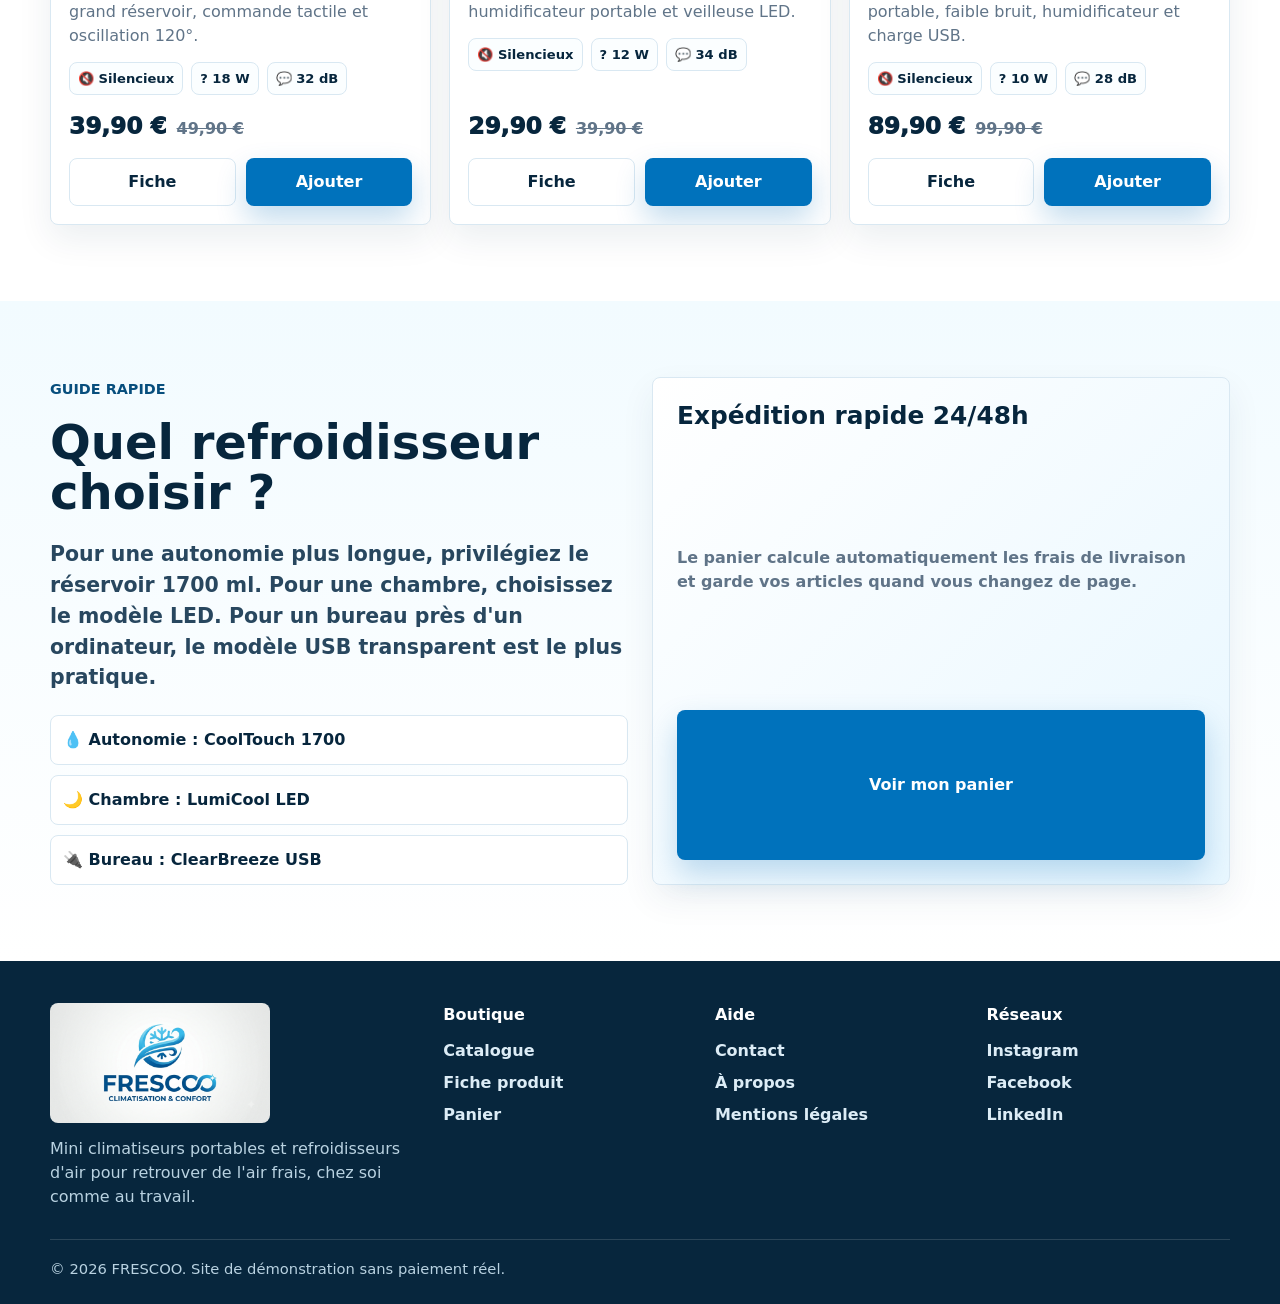
==== commit 4b42750b: "version 4" ====
--- a/index.html
+++ b/index.html
@@ -1,4 +1,4 @@
-﻿<!DOCTYPE html>
+<!DOCTYPE html>
 <html lang="fr">
 <head>
   <meta charset="UTF-8" />
@@ -13,7 +13,7 @@
   <a class="skip-link" href="#contenu">Aller au contenu</a>
 
   <header class="site-header">
-    <div class="announcement">Offre Ã©tÃ© : expÃ©dition rapide 24/48h, retour sous 30 jours</div>
+    <div class="announcement">Offre été : expédition rapide 24/48h, retour sous 30 jours</div>
     <nav class="navbar" aria-label="Navigation principale">
       <a class="brand" href="index.html" aria-label="Accueil FRESCOO">
         <img class="brand-logo" src="assets/logo-sans-texte.png" alt="" aria-hidden="true" />
@@ -24,11 +24,11 @@
         <a class="nav-link" data-page="catalogue" href="catalogue.html">Catalogue</a>
         <a class="nav-link" data-page="produit" href="produit.html">Produit</a>
         <a class="nav-link" data-page="panier" href="panier.html">Panier</a>
-        <a class="nav-link" data-page="apropos" href="apropos.html">Ã€ propos</a>
+        <a class="nav-link" data-page="apropos" href="apropos.html">À propos</a>
         <a class="nav-link" data-page="contact" href="contact.html">Contact</a>
       </div>
       <a class="cart-button" href="panier.html" aria-label="Voir le panier">
-        <span aria-hidden="true">ðŸ›’</span>
+        <span aria-hidden="true">🛒</span>
         <span>Panier</span>
         <span class="cart-count">0</span>
       </a>
@@ -39,25 +39,25 @@
     <section class="hero">
       <div class="hero-content">
         <div class="hero-copy">
-          <p class="eyebrow">ðŸŒ¬ï¸ Ventilateurs frais, discrets et prÃªts pour l'Ã©tÃ©</p>
+          <p class="eyebrow">🌬️ Ventilateurs frais, discrets et prêts pour l'été</p>
           <h1>FRESCOO</h1>
-          <p class="hero-subtitle">Des mini climatiseurs portables pour rafraÃ®chir le bureau, le salon ou la chambre avec moins de bruit, un air plus doux et plus de confort.</p>
+          <p class="hero-subtitle">Des mini climatiseurs portables pour rafraîchir le bureau, le salon ou la chambre avec moins de bruit, un air plus doux et plus de confort.</p>
           <div class="hero-actions">
-            <a class="btn btn-primary" href="catalogue.html">Voir les modÃ¨les</a>
-            <a class="btn btn-secondary" href="produit.html?id=clearbreeze-usb">DÃ©couvrir le modÃ¨le USB</a>
+            <a class="btn btn-primary" href="catalogue.html">Voir les modèles</a>
+            <a class="btn btn-secondary" href="produit.html?id=clearbreeze-usb">Découvrir le modèle USB</a>
           </div>
           <div class="hero-metrics" aria-label="Avantages principaux">
             <div>
               <strong>24/48h</strong>
-              <span>expÃ©dition rapide</span>
+              <span>expédition rapide</span>
             </div>
             <div>
               <strong>30 jours</strong>
-              <span>retour simplifiÃ©</span>
+              <span>retour simplifié</span>
             </div>
             <div>
               <strong>A+</strong>
-              <span>Ã©conomie d'Ã©nergie</span>
+              <span>économie d'énergie</span>
             </div>
           </div>
         </div>
@@ -69,25 +69,25 @@
         <article class="benefit">
           <div>
             <strong>Livraison rapide</strong>
-            <span>PrÃ©paration en 24h depuis notre stock France.</span>
+            <span>Préparation en 24h depuis notre stock France.</span>
           </div>
         </article>
         <article class="benefit">
           <div>
-            <strong>Retour simplifiÃ©</strong>
+            <strong>Retour simplifié</strong>
             <span>Un support clair si le produit ne convient pas.</span>
           </div>
         </article>
         <article class="benefit">
           <div>
-            <strong>Silence maÃ®trisÃ©</strong>
-            <span>Modes nuit et pales optimisÃ©es selon modÃ¨le.</span>
+            <strong>Silence maîtrisé</strong>
+            <span>Modes nuit et pales optimisées selon modèle.</span>
           </div>
         </article>
         <article class="benefit">
           <div>
-            <strong>Ã‰nergie lÃ©gÃ¨re</strong>
-            <span>Des moteurs efficaces pour rafraÃ®chir sans gaspiller.</span>
+            <strong>Énergie légère</strong>
+            <span>Des moteurs efficaces pour rafraîchir sans gaspiller.</span>
           </div>
         </article>
       </div>
@@ -98,9 +98,9 @@
         <div class="section-heading">
           <div>
             <p class="section-kicker">Best-sellers</p>
-            <h2>Les indispensables fraÃ®cheur</h2>
+            <h2>Les indispensables fraîcheur</h2>
           </div>
-          <p>Trois modÃ¨les alignÃ©s sur tes liens AliExpress : grand rÃ©servoir 1700 ml, veilleuse LED 3-en-1 et design transparent USB.</p>
+          <p>Trois modèles alignés sur tes liens AliExpress : grand réservoir 1700 ml, veilleuse LED 3-en-1 et design transparent USB.</p>
         </div>
         <div class="product-grid" id="bestSellerGrid" aria-live="polite"></div>
       </div>
@@ -111,15 +111,15 @@
         <div>
           <p class="section-kicker">Guide rapide</p>
           <h2>Quel refroidisseur choisir ?</h2>
-          <p class="lead">Pour une autonomie plus longue, privilÃ©giez le rÃ©servoir 1700 ml. Pour une chambre, choisissez le modÃ¨le LED. Pour un bureau prÃ¨s d'un ordinateur, le modÃ¨le USB transparent est le plus pratique.</p>
+          <p class="lead">Pour une autonomie plus longue, privilégiez le réservoir 1700 ml. Pour une chambre, choisissez le modèle LED. Pour un bureau près d'un ordinateur, le modèle USB transparent est le plus pratique.</p>
           <div class="quick-list">
-            <span>ðŸ’§ Autonomie : CoolTouch 1700</span>
-            <span>ðŸŒ™ Chambre : LumiCool LED</span>
-            <span>ðŸ”Œ Bureau : ClearBreeze USB</span>
+            <span>💧 Autonomie : CoolTouch 1700</span>
+            <span>🌙 Chambre : LumiCool LED</span>
+            <span>🔌 Bureau : ClearBreeze USB</span>
           </div>
         </div>
         <div class="promo-panel">
-          <strong>ExpÃ©dition rapide 24/48h</strong>
+          <strong>Expédition rapide 24/48h</strong>
           <span>Le panier calcule automatiquement les frais de livraison et garde vos articles quand vous changez de page.</span>
           <a class="btn btn-primary" href="panier.html">Voir mon panier</a>
         </div>
@@ -142,17 +142,17 @@
       <div>
         <h4>Aide</h4>
         <a href="contact.html">Contact</a>
-        <a href="apropos.html">Ã€ propos</a>
-        <a href="apropos.html#mentions">Mentions lÃ©gales</a>
+        <a href="apropos.html">À propos</a>
+        <a href="apropos.html#mentions">Mentions légales</a>
       </div>
       <div>
-        <h4>RÃ©seaux</h4>
+        <h4>Réseaux</h4>
         <a href="https://www.instagram.com/" target="_blank" rel="noreferrer">Instagram</a>
         <a href="https://www.facebook.com/" target="_blank" rel="noreferrer">Facebook</a>
         <a href="https://www.linkedin.com/" target="_blank" rel="noreferrer">LinkedIn</a>
       </div>
     </div>
-    <p class="footer-bottom">Â© 2026 FRESCOO. Site de dÃ©monstration sans paiement rÃ©el.</p>
+    <p class="footer-bottom">© 2026 FRESCOO. Site de démonstration sans paiement réel.</p>
   </footer>
 
   <div class="toast" id="toast" role="status" aria-live="polite"></div>
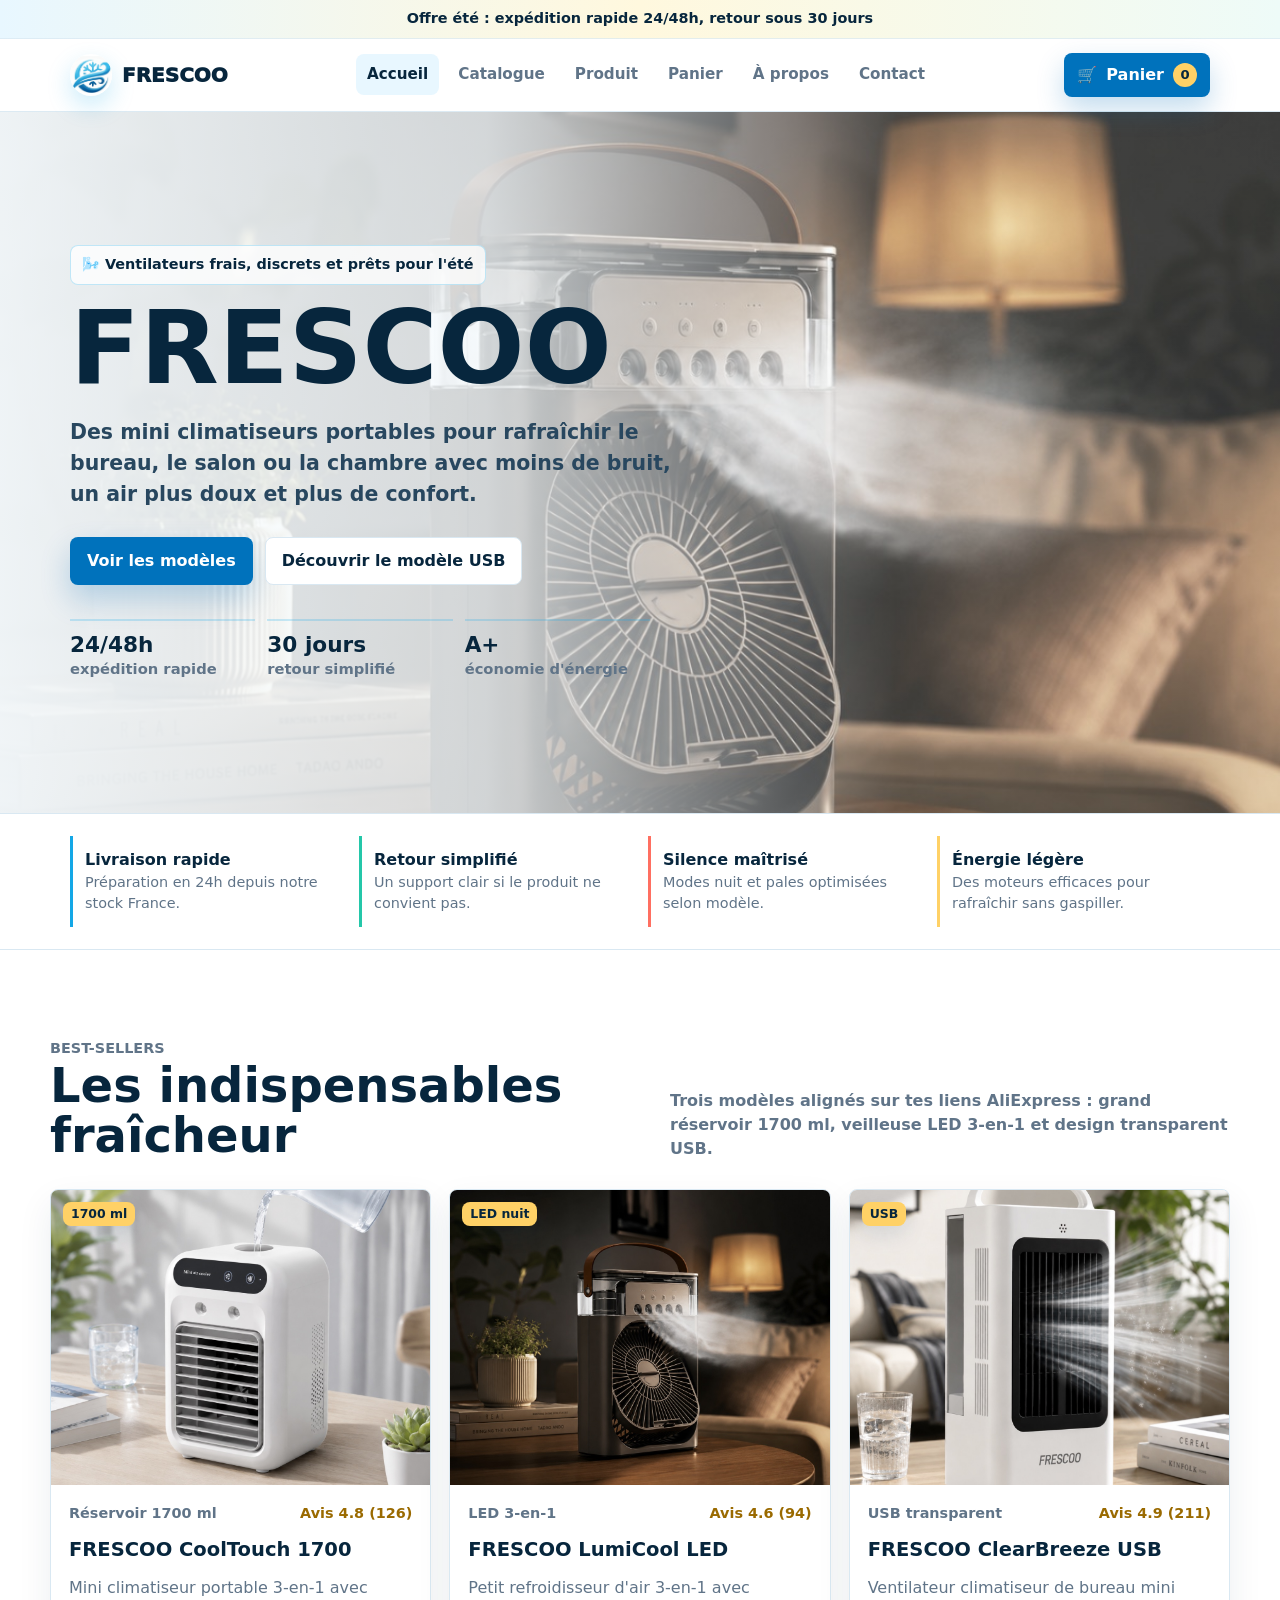
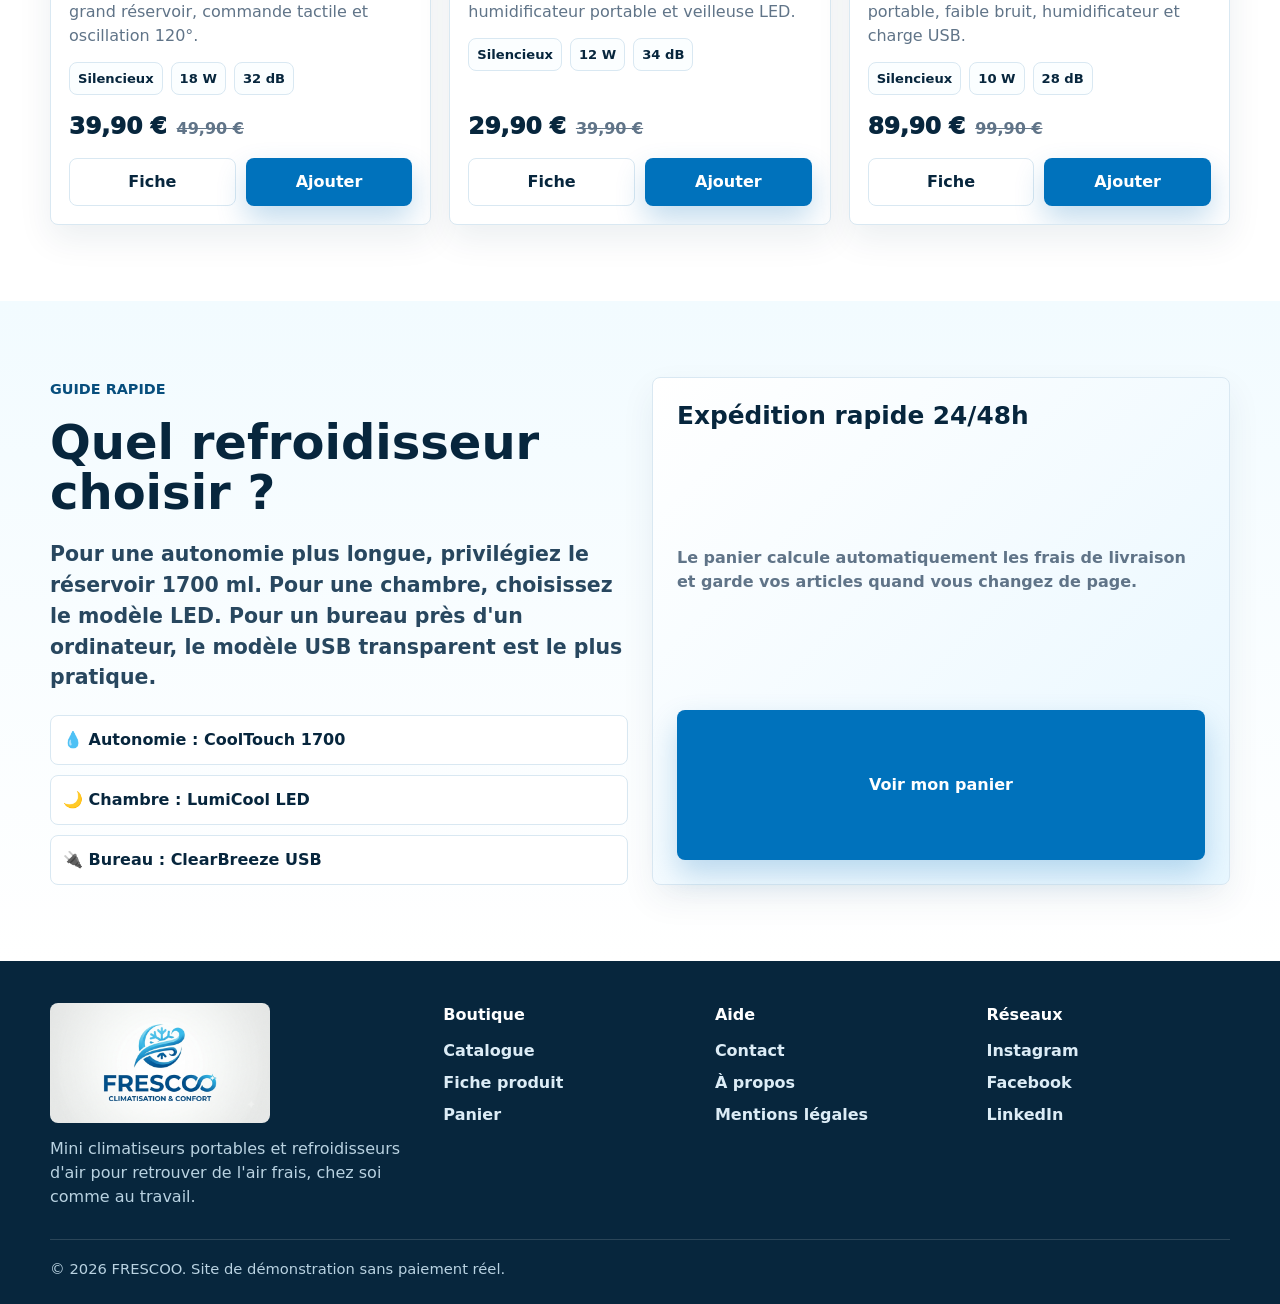
==== commit 23faabde: "modif" ====
--- a/index.html
+++ b/index.html
@@ -1,4 +1,4 @@
-<!DOCTYPE html>
+﻿<!DOCTYPE html>
 <html lang="fr">
 <head>
   <meta charset="UTF-8" />
@@ -6,8 +6,9 @@
   <meta name="description" content="FRESCOO vend des mini climatiseurs portables, refroidisseurs d'air et humidificateurs pour la maison et le bureau." />
   <title>FRESCOO - Accueil</title>
   <link rel="stylesheet" href="css/style.css" />
-  <script src="js/data.js" defer></script>
-  <script src="js/app.js" defer></script>
+  <script src="js/data.js?v=4" charset="UTF-8" defer></script>
+  <script src="js/payment-config.js?v=4" charset="UTF-8" defer></script>
+  <script src="js/app.js?v=4" charset="UTF-8" defer></script>
 </head>
 <body data-page="accueil">
   <a class="skip-link" href="#contenu">Aller au contenu</a>
--- a/css/style.css
+++ b/css/style.css
@@ -980,6 +980,13 @@
   font-weight: 800;
 }
 
+.payment-note {
+  margin: 0 0 8px;
+  color: var(--muted);
+  font-size: 0.92rem;
+  font-weight: 700;
+}
+
 .cart-summary .btn {
   width: 100%;
   margin-top: 10px;
